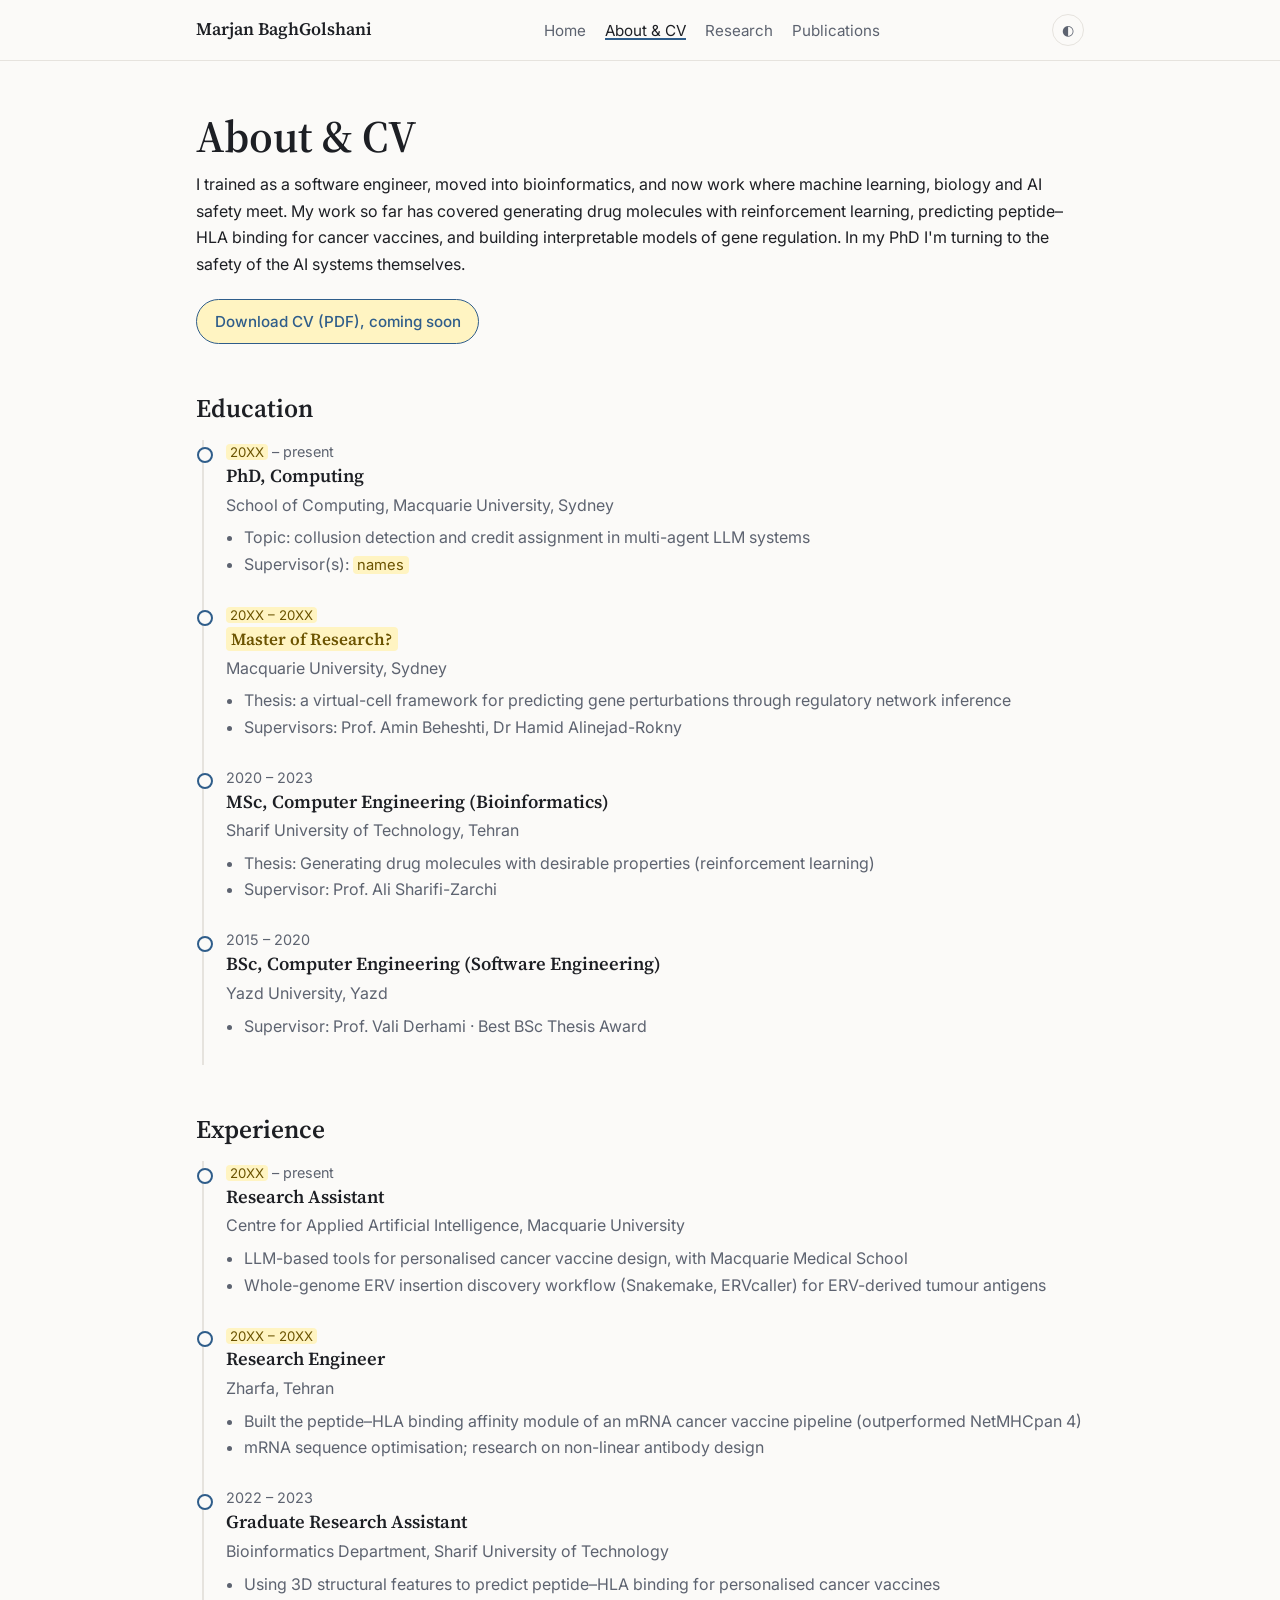
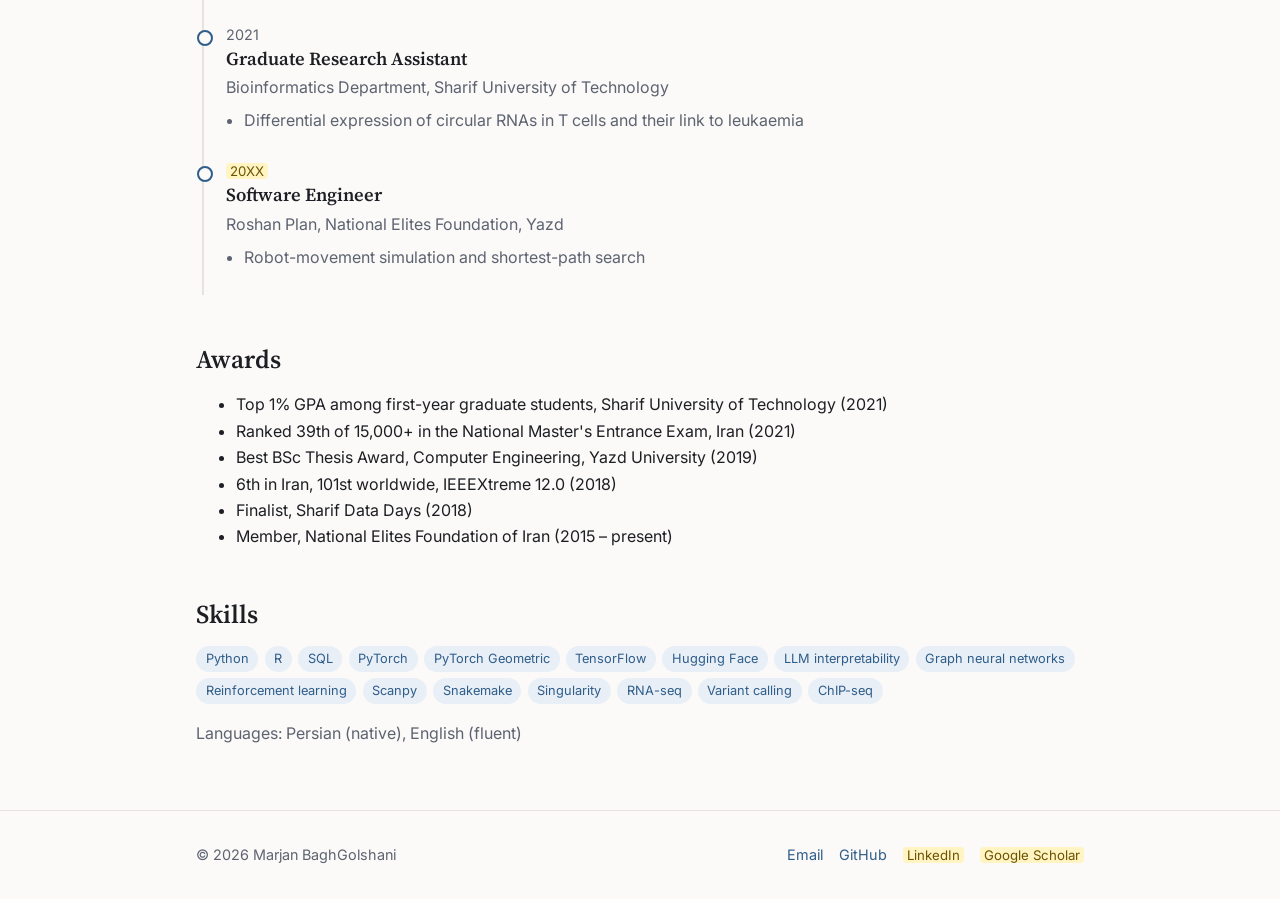
==== about.html @ 733024ad "Initial personal website Co-Authored-By: Claude Opus 5.5 <noreply@anthropic.com>" ====
<!doctype html>
<html lang="en-AU">
<head>
  <meta charset="utf-8">
  <meta name="viewport" content="width=device-width, initial-scale=1">
  <title>About &amp; CV · Marjan BaghGolshani</title>
  <meta name="description" content="Education, experience, awards and skills of Marjan BaghGolshani.">
  <link rel="preconnect" href="https://fonts.googleapis.com">
  <link rel="preconnect" href="https://fonts.gstatic.com" crossorigin>
  <link href="https://fonts.googleapis.com/css2?family=Inter:wght@400;500;600&family=Source+Serif+4:wght@500;600&display=swap" rel="stylesheet">
  <link rel="stylesheet" href="assets/style.css">
  <script src="assets/site.js"></script>
</head>
<body>
  <header class="site-header">
    <div class="wrap">
      <a class="brand" href="index.html">Marjan BaghGolshani</a>
      <nav>
        <ul>
          <li><a href="index.html">Home</a></li>
          <li><a href="about.html" aria-current="page">About &amp; CV</a></li>
          <li><a href="research.html">Research</a></li>
          <li><a href="publications.html">Publications</a></li>
        </ul>
      </nav>
      <button class="theme-toggle" aria-label="Toggle dark mode">◐</button>
    </div>
  </header>

  <main class="wrap">
    <h1 style="margin-top:3rem">About &amp; CV</h1>
    <p>
      I trained as a software engineer, moved into bioinformatics, and now work where machine learning,
      biology and AI safety meet. My work so far has covered generating drug molecules with reinforcement learning,
      predicting peptide–HLA binding for cancer vaccines, and building interpretable models of gene regulation.
      In my PhD I'm turning to the safety of the AI systems themselves.
    </p>
    <div class="buttons">
      <span class="btn todo">Download CV (PDF), coming soon</span>
    </div>

    <h2>Education</h2>
    <div class="timeline">
      <div class="item">
        <div class="when"><span class="todo">20XX</span> – present</div>
        <h3>PhD, Computing</h3>
        <div class="where">School of Computing, Macquarie University, Sydney</div>
        <ul>
          <li>Topic: collusion detection and credit assignment in multi-agent LLM systems</li>
          <li>Supervisor(s): <span class="todo">names</span></li>
        </ul>
      </div>
      <div class="item">
        <div class="when"><span class="todo">20XX – 20XX</span></div>
        <h3><span class="todo">Master of Research?</span></h3>
        <div class="where">Macquarie University, Sydney</div>
        <ul>
          <li>Thesis: a virtual-cell framework for predicting gene perturbations through regulatory network inference</li>
          <li>Supervisors: Prof. Amin Beheshti, Dr Hamid Alinejad-Rokny</li>
        </ul>
      </div>
      <div class="item">
        <div class="when">2020 – 2023</div>
        <h3>MSc, Computer Engineering (Bioinformatics)</h3>
        <div class="where">Sharif University of Technology, Tehran</div>
        <ul>
          <li>Thesis: Generating drug molecules with desirable properties (reinforcement learning)</li>
          <li>Supervisor: Prof. Ali Sharifi-Zarchi</li>
        </ul>
      </div>
      <div class="item">
        <div class="when">2015 – 2020</div>
        <h3>BSc, Computer Engineering (Software Engineering)</h3>
        <div class="where">Yazd University, Yazd</div>
        <ul>
          <li>Supervisor: Prof. Vali Derhami · Best BSc Thesis Award</li>
        </ul>
      </div>
    </div>

    <h2>Experience</h2>
    <div class="timeline">
      <div class="item">
        <div class="when"><span class="todo">20XX</span> – present</div>
        <h3>Research Assistant</h3>
        <div class="where">Centre for Applied Artificial Intelligence, Macquarie University</div>
        <ul>
          <li>LLM-based tools for personalised cancer vaccine design, with Macquarie Medical School</li>
          <li>Whole-genome ERV insertion discovery workflow (Snakemake, ERVcaller) for ERV-derived tumour antigens</li>
        </ul>
      </div>
      <div class="item">
        <div class="when"><span class="todo">20XX – 20XX</span></div>
        <h3>Research Engineer</h3>
        <div class="where">Zharfa, Tehran</div>
        <ul>
          <li>Built the peptide–HLA binding affinity module of an mRNA cancer vaccine pipeline (outperformed NetMHCpan 4)</li>
          <li>mRNA sequence optimisation; research on non-linear antibody design</li>
        </ul>
      </div>
      <div class="item">
        <div class="when">2022 – 2023</div>
        <h3>Graduate Research Assistant</h3>
        <div class="where">Bioinformatics Department, Sharif University of Technology</div>
        <ul>
          <li>Using 3D structural features to predict peptide–HLA binding for personalised cancer vaccines</li>
        </ul>
      </div>
      <div class="item">
        <div class="when">2021</div>
        <h3>Graduate Research Assistant</h3>
        <div class="where">Bioinformatics Department, Sharif University of Technology</div>
        <ul>
          <li>Differential expression of circular RNAs in T cells and their link to leukaemia</li>
        </ul>
      </div>
      <div class="item">
        <div class="when"><span class="todo">20XX</span></div>
        <h3>Software Engineer</h3>
        <div class="where">Roshan Plan, National Elites Foundation, Yazd</div>
        <ul>
          <li>Robot-movement simulation and shortest-path search</li>
        </ul>
      </div>
    </div>

    <h2>Awards</h2>
    <ul>
      <li>Top 1% GPA among first-year graduate students, Sharif University of Technology (2021)</li>
      <li>Ranked 39th of 15,000+ in the National Master's Entrance Exam, Iran (2021)</li>
      <li>Best BSc Thesis Award, Computer Engineering, Yazd University (2019)</li>
      <li>6th in Iran, 101st worldwide, IEEEXtreme 12.0 (2018)</li>
      <li>Finalist, Sharif Data Days (2018)</li>
      <li>Member, National Elites Foundation of Iran (2015 – present)</li>
    </ul>

    <h2>Skills</h2>
    <ul class="tags">
      <li>Python</li><li>R</li><li>SQL</li><li>PyTorch</li><li>PyTorch Geometric</li><li>TensorFlow</li>
      <li>Hugging Face</li><li>LLM interpretability</li><li>Graph neural networks</li><li>Reinforcement learning</li>
      <li>Scanpy</li><li>Snakemake</li><li>Singularity</li><li>RNA-seq</li><li>Variant calling</li><li>ChIP-seq</li>
    </ul>
    <p style="margin-top:1rem;color:var(--muted)">Languages: Persian (native), English (fluent)</p>
  </main>

  <footer>
    <div class="wrap">
      <span>© 2026 Marjan BaghGolshani</span>
      <ul>
        <li><a href="mailto:marjan.ba75@gmail.com">Email</a></li>
        <li><a href="https://github.com/MarjanGolshani">GitHub</a></li>
        <li><span class="todo">LinkedIn</span></li>
        <li><span class="todo">Google Scholar</span></li>
      </ul>
    </div>
  </footer>
</body>
</html>
---- assets/style.css ----
/* ---------- Theme tokens ---------- */
:root {
  --bg: #fbfaf8;
  --surface: #ffffff;
  --text: #1d1f24;
  --muted: #5d6370;
  --border: #e6e3de;
  --accent: #2f5d8a;
  --accent-soft: #e8eff6;
  --todo-bg: #fff4c2;
  --todo-text: #6b5300;
  --serif: "Source Serif 4", Georgia, serif;
  --sans: "Inter", system-ui, -apple-system, sans-serif;
  --radius: 10px;
  --max: 920px;
}
@media (prefers-color-scheme: dark) {
  :root:not([data-theme="light"]) {
    --bg: #14161a;
    --surface: #1b1e23;
    --text: #e7e8ea;
    --muted: #a0a6b1;
    --border: #2b2f36;
    --accent: #8ab4dc;
    --accent-soft: #1f2a36;
    --todo-bg: #3d3410;
    --todo-text: #f3dc85;
  }
}
:root[data-theme="dark"] {
  --bg: #14161a;
  --surface: #1b1e23;
  --text: #e7e8ea;
  --muted: #a0a6b1;
  --border: #2b2f36;
  --accent: #8ab4dc;
  --accent-soft: #1f2a36;
  --todo-bg: #3d3410;
  --todo-text: #f3dc85;
}

/* ---------- Base ---------- */
* { box-sizing: border-box; }
html { -webkit-text-size-adjust: 100%; }
body {
  margin: 0;
  background: var(--bg);
  color: var(--text);
  font: 16px/1.65 var(--sans);
}
a { color: var(--accent); text-decoration: none; }
a:hover { text-decoration: underline; }
h1, h2, h3 { font-family: var(--serif); line-height: 1.25; font-weight: 600; }
h1 { font-size: clamp(2rem, 5vw, 2.8rem); margin: 0 0 .4rem; }
h2 { font-size: 1.6rem; margin: 3rem 0 1rem; }
h3 { font-size: 1.15rem; margin: 0 0 .3rem; }
p { margin: 0 0 1rem; }
img { max-width: 100%; }

.wrap { max-width: var(--max); margin: 0 auto; padding: 0 16px; }

/* Placeholder marker: search for class="todo" to find everything left to fill in */
.todo {
  background: var(--todo-bg);
  color: var(--todo-text);
  border-radius: 4px;
  padding: 0 .3em;
  font-size: .92em;
}

/* ---------- Header ---------- */
.site-header {
  border-bottom: 1px solid var(--border);
  background: var(--bg);
  position: sticky; top: 0; z-index: 10;
}
.site-header .wrap {
  display: flex; align-items: center; justify-content: space-between;
  gap: 1rem; min-height: 60px; flex-wrap: wrap;
}
.brand { font-family: var(--serif); font-weight: 600; font-size: 1.1rem; color: var(--text); }
.brand:hover { text-decoration: none; }
nav ul { list-style: none; margin: 0; padding: 0; display: flex; gap: 1.2rem; flex-wrap: wrap; }
nav a { color: var(--muted); font-size: .95rem; }
nav a[aria-current="page"], nav a:hover { color: var(--text); text-decoration: none; }
nav a[aria-current="page"] { box-shadow: inset 0 -2px 0 var(--accent); }
.theme-toggle {
  background: none; border: 1px solid var(--border); color: var(--muted);
  border-radius: 999px; width: 32px; height: 32px; cursor: pointer; font-size: .9rem;
}

/* ---------- Hero ---------- */
.hero { padding: 4rem 0 2rem; display: grid; grid-template-columns: 1fr auto; gap: 2.5rem; align-items: center; }
.hero .eyebrow { color: var(--accent); font-weight: 600; font-size: .85rem; letter-spacing: .06em; text-transform: uppercase; margin-bottom: .6rem; }
.hero .tagline { font-family: var(--serif); font-size: 1.35rem; color: var(--muted); margin-bottom: 1.2rem; }
.avatar { width: 180px; height: 180px; border-radius: 50%; object-fit: cover; border: 1px solid var(--border); }
.buttons { display: flex; gap: .7rem; flex-wrap: wrap; margin-top: 1.4rem; }
.btn {
  display: inline-block; padding: .55rem 1.1rem; border-radius: 999px; font-size: .95rem; font-weight: 500;
  border: 1px solid var(--accent); color: var(--accent);
}
.btn.primary { background: var(--accent); color: var(--bg); }
.btn:hover { text-decoration: none; opacity: .88; }

/* ---------- Cards ---------- */
.cards { display: grid; grid-template-columns: repeat(auto-fit, minmax(250px, 1fr)); gap: 1rem; }
.card {
  background: var(--surface); border: 1px solid var(--border); border-radius: var(--radius);
  padding: 1.3rem 1.3rem 1rem; display: block; color: var(--text);
}
a.card:hover { text-decoration: none; border-color: var(--accent); }
.card .icon { font-size: 1.5rem; margin-bottom: .4rem; }
.card p { color: var(--muted); font-size: .95rem; }

/* ---------- Lists / timeline ---------- */
.news { list-style: none; padding: 0; margin: 0; }
.news li { display: grid; grid-template-columns: 110px 1fr; gap: 1rem; padding: .6rem 0; border-bottom: 1px solid var(--border); }
.news .date { color: var(--muted); font-size: .9rem; }

.timeline { border-left: 2px solid var(--border); margin-left: 6px; padding-left: 1.4rem; }
.timeline .item { position: relative; padding-bottom: 1.6rem; }
.timeline .item::before {
  content: ""; position: absolute; left: calc(-1.4rem - 7px); top: .45rem;
  width: 12px; height: 12px; border-radius: 50%; background: var(--bg); border: 2px solid var(--accent);
}
.timeline .when { color: var(--muted); font-size: .9rem; }
.timeline .where { color: var(--muted); }
.timeline ul { margin: .4rem 0 0; padding-left: 1.1rem; color: var(--muted); }

.tags { display: flex; flex-wrap: wrap; gap: .4rem; margin: .6rem 0 0; padding: 0; list-style: none; }
.tags li { background: var(--accent-soft); color: var(--accent); font-size: .8rem; padding: .15rem .6rem; border-radius: 999px; }

/* ---------- Research ---------- */
.project { background: var(--surface); border: 1px solid var(--border); border-radius: var(--radius); padding: 1.4rem; margin-bottom: 1rem; }
.project .status { font-size: .8rem; color: var(--muted); text-transform: uppercase; letter-spacing: .05em; }
.project p { color: var(--muted); }
table { border-collapse: collapse; width: 100%; font-size: .92rem; margin: .5rem 0 1rem; }
th, td { text-align: left; padding: .45rem .6rem; border-bottom: 1px solid var(--border); }
th { color: var(--muted); font-weight: 500; }
.table-scroll { overflow-x: auto; }

/* ---------- Publications ---------- */
.pubs { list-style: none; padding: 0; margin: 0; }
.pubs li { padding: 1rem 0; border-bottom: 1px solid var(--border); }
.pubs .title { font-weight: 600; }
.pubs .meta { color: var(--muted); font-size: .92rem; }
.pubs .links a { font-size: .85rem; margin-right: .8rem; }

/* ---------- Footer ---------- */
footer { border-top: 1px solid var(--border); margin-top: 4rem; padding: 2rem 0; color: var(--muted); font-size: .9rem; }
footer .wrap { display: flex; justify-content: space-between; gap: 1rem; flex-wrap: wrap; }
footer ul { list-style: none; display: flex; gap: 1rem; margin: 0; padding: 0; flex-wrap: wrap; }

/* ---------- Small screens ---------- */
@media (max-width: 640px) {
  .hero { grid-template-columns: 1fr; padding-top: 2.5rem; }
  .hero .avatar { order: -1; width: 120px; height: 120px; }
  .news li { grid-template-columns: 1fr; gap: 0; }
}
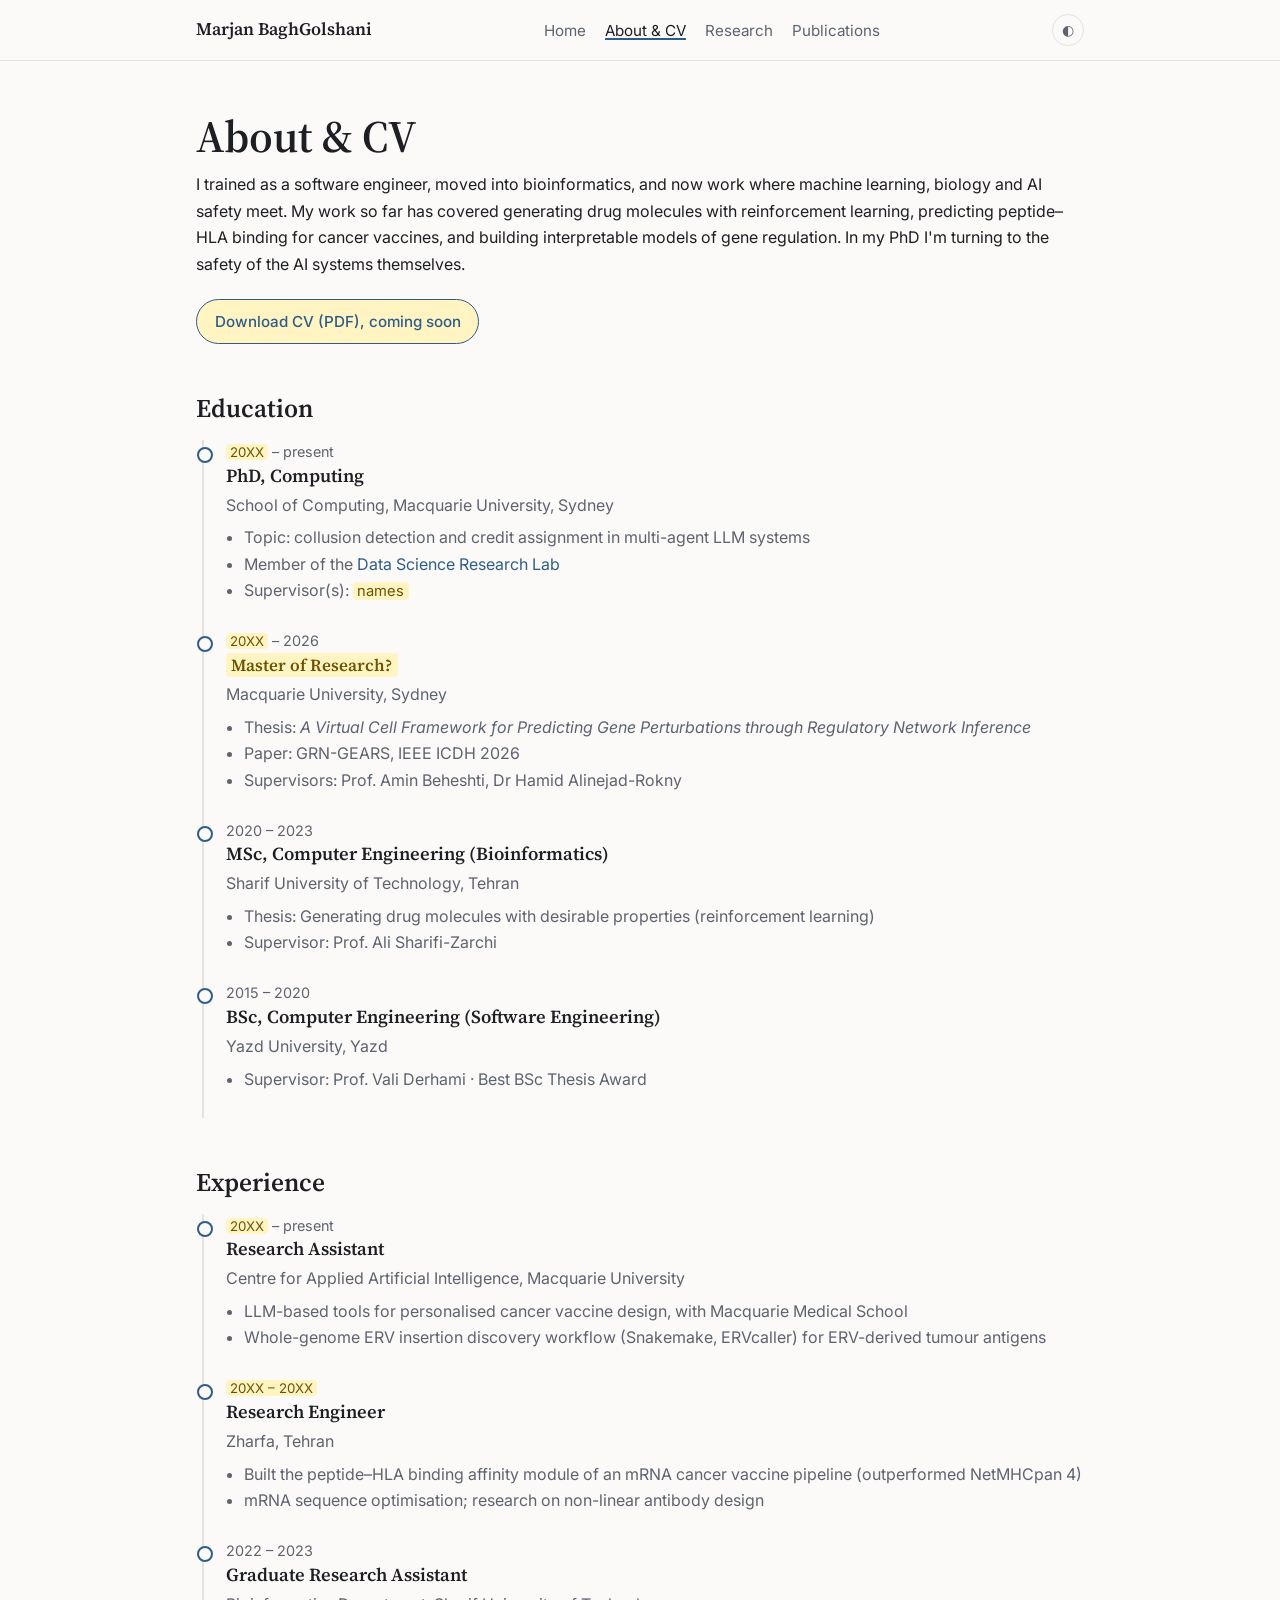
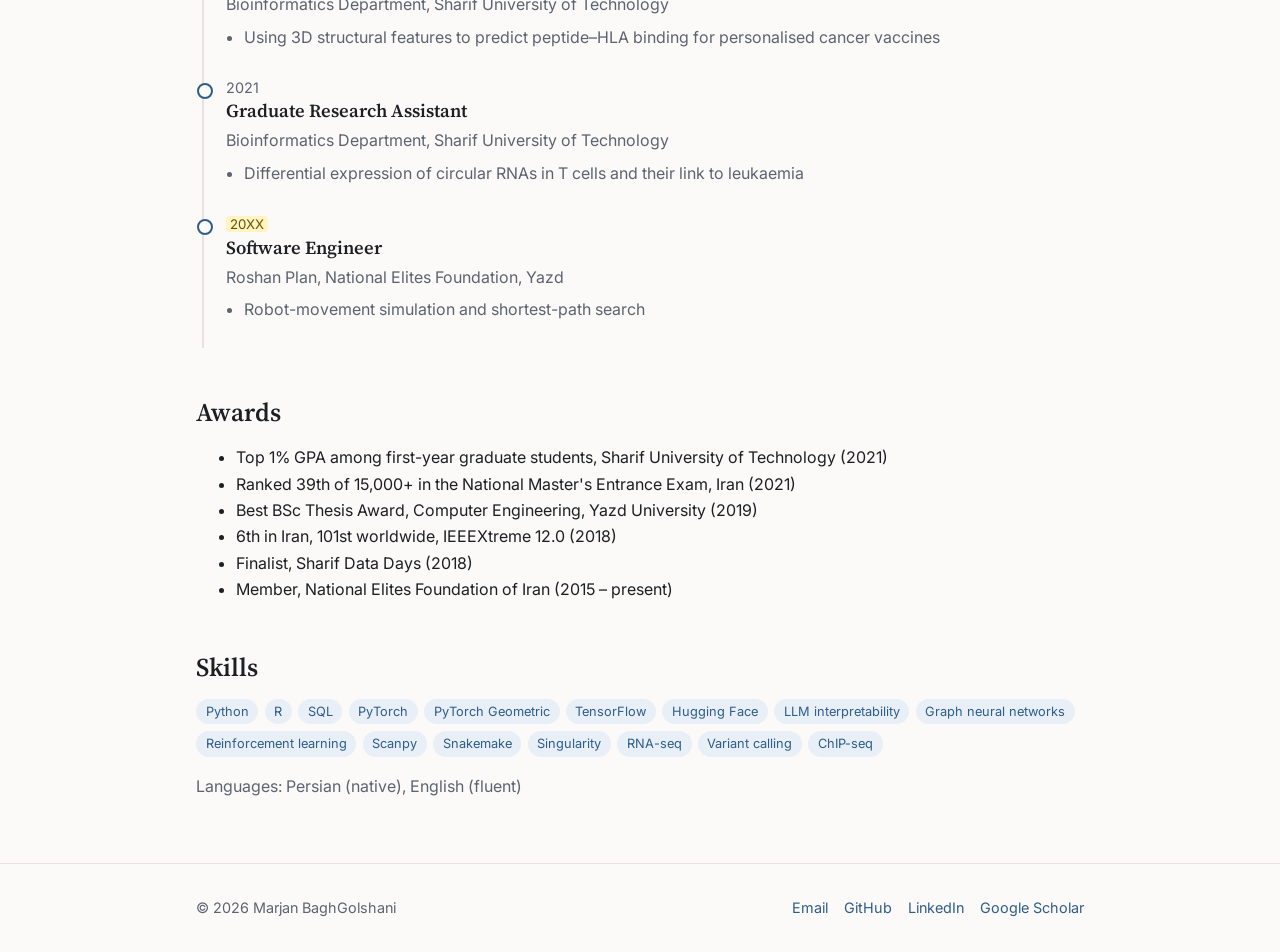
==== commit 1d72eebe: "Add publications, LinkedIn, Scholar and lab Co-Authored-By: Claude Opus 5.5 <noreply@anthropic.com>" ====
--- a/about.html
+++ b/about.html
@@ -5,6 +5,13 @@
   <meta name="viewport" content="width=device-width, initial-scale=1">
   <title>About &amp; CV · Marjan BaghGolshani</title>
   <meta name="description" content="Education, experience, awards and skills of Marjan BaghGolshani.">
+  <link rel="canonical" href="https://marjangolshani.github.io/about.html">
+  <meta property="og:type" content="website">
+  <meta property="og:title" content="About &amp; CV · Marjan BaghGolshani">
+  <meta property="og:description" content="Education, experience, awards and skills of Marjan BaghGolshani.">
+  <meta property="og:url" content="https://marjangolshani.github.io/about.html">
+  <meta property="og:image" content="https://github.com/MarjanGolshani.png">
+  <meta name="twitter:card" content="summary">
   <link rel="preconnect" href="https://fonts.googleapis.com">
   <link rel="preconnect" href="https://fonts.gstatic.com" crossorigin>
   <link href="https://fonts.googleapis.com/css2?family=Inter:wght@400;500;600&family=Source+Serif+4:wght@500;600&display=swap" rel="stylesheet">
@@ -47,15 +54,17 @@
         <div class="where">School of Computing, Macquarie University, Sydney</div>
         <ul>
           <li>Topic: collusion detection and credit assignment in multi-agent LLM systems</li>
+          <li>Member of the <a href="https://data-science-group.github.io/">Data Science Research Lab</a></li>
           <li>Supervisor(s): <span class="todo">names</span></li>
         </ul>
       </div>
       <div class="item">
-        <div class="when"><span class="todo">20XX – 20XX</span></div>
+        <div class="when"><span class="todo">20XX</span> – 2026</div>
         <h3><span class="todo">Master of Research?</span></h3>
         <div class="where">Macquarie University, Sydney</div>
         <ul>
-          <li>Thesis: a virtual-cell framework for predicting gene perturbations through regulatory network inference</li>
+          <li>Thesis: <em>A Virtual Cell Framework for Predicting Gene Perturbations through Regulatory Network Inference</em></li>
+          <li>Paper: GRN-GEARS, IEEE ICDH 2026</li>
           <li>Supervisors: Prof. Amin Beheshti, Dr Hamid Alinejad-Rokny</li>
         </ul>
       </div>
@@ -149,8 +158,8 @@
       <ul>
         <li><a href="mailto:marjan.ba75@gmail.com">Email</a></li>
         <li><a href="https://github.com/MarjanGolshani">GitHub</a></li>
-        <li><span class="todo">LinkedIn</span></li>
-        <li><span class="todo">Google Scholar</span></li>
+        <li><a href="https://www.linkedin.com/in/marjan-baghgolshani-0462a2125/">LinkedIn</a></li>
+        <li><a href="https://scholar.google.com/citations?user=P0UNbYQAAAAJ&amp;hl=en">Google Scholar</a></li>
       </ul>
     </div>
   </footer>
